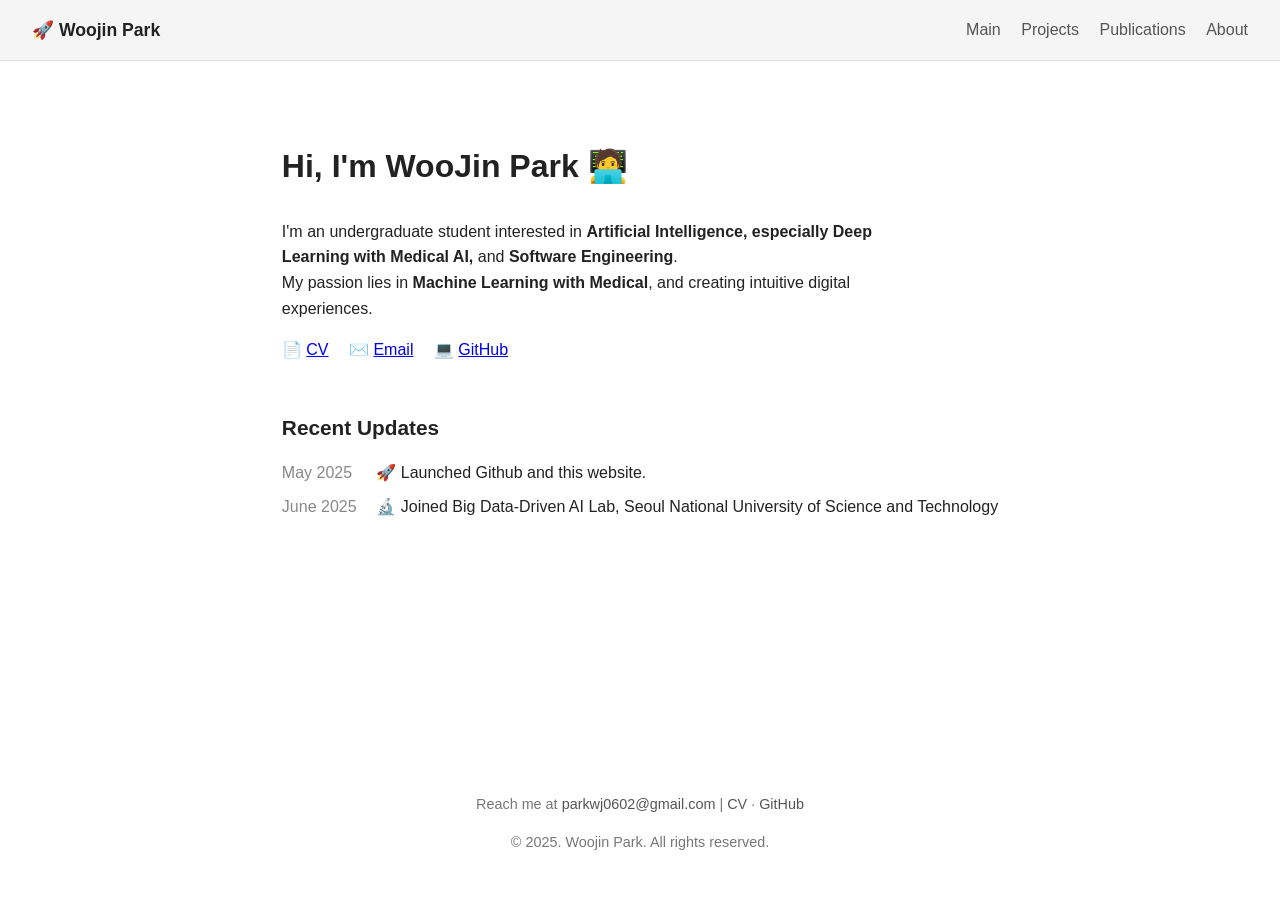
==== index.html @ 7c619ba2 "Add files via upload" ====
<!DOCTYPE html>
<html lang="en">
<head>
  <meta charset="UTF-8" />
  <meta name="viewport" content="width=device-width, initial-scale=1.0"/>
  <title>🚀 Woojin Park</title>
  <link rel="stylesheet" href="style.css">
</head>
<body>

  <!-- 상단 네비게이션 -->
  <header>
    <div class="nav">
        <div class="name"><a href="index.html">🚀 Woojin Park</a></div>
      <div class="menu">
        <a href="index.html" class="active">Main</a>
        <a href="projects.html" class="active">Projects</a>
        <a href="publications.html">Publications</a>
        <a href="about.html">About</a>
      </div>
    </div>
  </header>

  
  <main class="container">
    <section class="intro">
      <h1>Hi, I'm WooJin Park 🧑‍💻</h1>
      <p class="desc">
        I'm an undergraduate student interested in <strong>Artificial Intelligence, especially Deep Learning with Medical AI, </strong> and <strong>Software Engineering</strong>.<br/>
        My passion lies in <strong>Machine Learning with Medical</strong>, and creating intuitive digital experiences.
      </p>
      <div class="icons">
        📄 <a href="assets/CV_WooJinPark.pdf" target="_blank">CV</a>
        ✉️ <a href="mailto:parkwj0602@gmail.com">Email</a>
        💻 <a href="https://github.com/HenryPark62" target="_blank">GitHub</a>
      </div>
    </section>


    <!-- 업데이트 -->
    <section class="updates">
      <h2>Recent Updates</h2>
      <ul>

        <li><span>May 2025</span> 🚀 Launched Github and this website.</li>
        
        <li><span>June 2025</span> 🔬 Joined Big Data-Driven AI Lab, Seoul National University of Science and Technology</li>
        
        <!-- 
        <li><span>May 2025</span> 🧾 Submitted research paper to KCC 2025.</li>
        <li><span>Apr 2025</span> 🚀 Launched Github and this portfolio website.</li>
        <li><span>Feb 2025</span> 🤖 Released open-source ML project on GitHub.</li>
        -->

      </ul>
    </section>
  </main>

  <footer>
    <p>Reach me at <a href="mailto:parkwj0602@gmail.com">parkwj0602@gmail.com</a> |
      <a href="assets/CV_WooJinPark.pdf" target="_blank">CV</a> · <a href="https://github.com/HenryPark62" target="_blank">GitHub</a></p>
    <p>© 2025. Woojin Park. All rights reserved.</p>
  </footer>
</body>
</html>
---- style.css ----
body {
  font-family: -apple-system, BlinkMacSystemFont, sans-serif;
  margin: 0;
  padding: 0;
  background-color: #fff;
  color: #222;
  line-height: 1.6;
}
header {
  background-color: #f5f5f5;
  border-bottom: 1px solid #ddd;
}
.nav {
  display: flex;
  justify-content: space-between;
  align-items: center;
  padding: 1rem 2rem;
}
.name {
  font-weight: bold;
  font-size: 1.1rem;
}

.name a {
  color: inherit;
  text-decoration: none;
  font-weight: bold;
  font-size: 1.1rem;
}
.name a:hover {
  text-decoration: underline;
}


.menu {
  margin-left: auto;
}
.menu a {
  margin-left: 1rem;
  text-decoration: none;
  color: #555;
}
.menu a:hover {
  text-decoration: underline;
}
main {
  max-width: 768px;
  margin: 0 auto;
  padding: 4rem 2rem 2rem;
}
h1 {
  margin-top: 2rem;
  font-size: 2rem;
}
.desc {
  margin-top: 1rem;
  max-width: 600px;
}
.icons {
  margin-top: 1rem;
}
.icons a {
  margin-right: 1rem;
}
.updates {
  margin-top: 3rem;
}
.updates h2 {
  font-size: 1.3rem;
}
.updates ul {
  list-style: none;
  padding-left: 0;
}
.updates li {
  margin: 0.5rem 0;
}
.updates span {
  color: #888;
  display: inline-block;
  width: 90px;
}


/* 전체 화면을 플렉스 레이아웃으로 설정 */
html, body {
  height: 100%;
  margin: 0;
  display: flex;
  flex-direction: column;
}

/* 메인 콘텐츠가 남은 공간 채우도록 */
main.container {
  flex: 1 0 auto;
}

/* 푸터를 하단에 고정 */
footer {
  flex-shrink: 0;
  text-align: center;
  padding: 2rem 1rem;
  font-size: 0.9rem;
  color: #777;
  background: #fff;
}
footer a {
  color: #555;
  text-decoration: none;
}
footer a:hover {
  text-decoration: underline;
}

.container {
  max-width: 1000px;
  margin: 0 auto;
  padding: 3rem 2rem;
}

/* 필터 탭 스타일 */
.filter-tabs {
  display: flex;
  gap: 1rem;
  margin-bottom: 2rem;
}
.filter-tabs button {
  border: none;
  background: none;
  font-weight: 500;
  color: #555;
  cursor: pointer;
}
.filter-tabs .active {
  font-weight: bold;
  color: #000;
}

/* 프로젝트 카드 레이아웃 */
.project-grid {
  display: grid;
  grid-template-columns: repeat(auto-fit, minmax(300px, 1fr));
  gap: 2rem;
}

.project-card {
  background: white;
  border: 1px solid #ddd;
  border-radius: 8px;
  overflow: hidden;
  padding: 1rem;
  transition: box-shadow 0.2s ease-in-out;
}
.project-card:hover {
  box-shadow: 0 4px 12px rgba(0, 0, 0, 0.06);
}
.project-card img {
  width: 100%;
  border-radius: 6px;
  margin-bottom: 1rem;
}
.project-card h3 {
  margin: 0.5rem 0;
}
.project-card .tags {
  margin-top: 1rem;
  display: flex;
  flex-wrap: wrap;
  gap: 0.5rem;
}
.project-card .tags span {
  background-color: #f1f1f1;
  border-radius: 4px;
  padding: 0.3rem 0.6rem;
  font-size: 0.8rem;
}

.project-detail .back-link {
  display: inline-block;
  margin-bottom: 2rem;
  font-size: 0.95rem;
  color: #555;
  text-decoration: none;
}
.project-detail h1 {
  font-size: 2rem;
  margin-bottom: 0.25rem;
}
.project-meta {
  font-size: 0.95rem;
  color: #777;
  margin-bottom: 2rem;
}
.cover-image {
  width: 100%;
  max-width: 800px;
  border-radius: 8px;
  margin: 2rem 0;
}
.project-detail ul {
  list-style: disc;
  padding-left: 1.5rem;
}
.project-detail .tags {
  display: flex;
  flex-wrap: wrap;
  gap: 0.5rem;
  margin-top: 1rem;
}
.project-detail .tags span {
  background-color: #f1f1f1;
  border-radius: 4px;
  padding: 0.3rem 0.6rem;
  font-size: 0.8rem;
}


.publication-card {
  display: flex;
  align-items: flex-start;
  gap: 2rem;
  margin-top: 3rem;
}

.pub-thumb {
  width: 300px;
  border-radius: 8px;
  object-fit: cover;
}

.pub-content h2 {
  font-size: 1.3rem;
  margin-bottom: 0.5rem;
}

.pub-content p {
  margin: 0.25rem 0;
  color: #444;
}

.pdf-link {
  display: inline-block;
  margin-top: 0.75rem;
  font-size: 0.95rem;
  background: #f5f5f5;
  padding: 0.4rem 0.8rem;
  border-radius: 6px;
  text-decoration: none;
  color: #333;
}
.pdf-link:hover {
  background: #eaeaea;
}


.about .intro-box {
  display: flex;
  align-items: flex-start;
  gap: 2rem;
  margin-bottom: 3rem;
}
.profile-photo {
  width: 200px;
  border-radius: 12px;
}
.bio {
  flex: 1;
}
h2 {
  margin-top: 2rem;
}
.entry {
  margin-top: 1rem;
  margin-bottom: 2rem;
  line-height: 1.6;
}
.entry .right {
  float: right;
  color: #888;
  font-size: 0.9rem;
}
.compact-list {
  list-style-type: disc;
  margin-left: 1.5rem;
}


.skills {
  display: grid;
  grid-template-columns: repeat(auto-fit, minmax(200px, 1fr));
  gap: 1.5rem;
  margin-top: 0.3rem;
  font-size: 0.95rem;
}


.skills-grid {
  display: grid;
  grid-template-columns: repeat(auto-fit, minmax(200px, 1fr));
  gap: 1.2rem;
  margin-top: 0.3rem;
  font-size: 0.95rem;
}
.skills-grid h3 {
  margin-bottom: 0.3rem;
  font-weight: bold;
}
.skills-grid p {
  margin: 0.25rem 0;
  color: #333;
}



/* 점은 그대로 유지하되 들여쓰기 제거 */
.flat-list {
  list-style-type: disc;
  margin-left: 0;        /* 전체 들여쓰기 제거 */
  padding-left: 1rem;    /* 리스트 점은 유지하되 너무 붙지 않도록 */
}

.flat-list li {
  margin: 0.3rem 0;       /* 줄 간격 약간 조정 */
  text-indent: 0;         /* 내용 들여쓰기 제거 */
}


.profile-section {
  display: flex;
  gap: 2rem;
  align-items: flex-start;
  margin-bottom: 3rem;
  flex-wrap: wrap;
}

.profile-image img {
  width: 180px;
  height: 220px;
  object-fit: cover;
  border-radius: 12px;
  box-shadow: 0 4px 12px rgba(0,0,0,0.1);
}

.profile-description {
  flex: 1;
  min-width: 250px;
}

.contact-icons {
  margin-top: 1rem;
  font-size: 0.95rem;
}

.contact-icons a {
  margin-right: 1rem;
  color: #333;
  text-decoration: none;
}


.item {
  display: flex;
  justify-content: space-between;
  align-items: flex-start;
  margin-bottom: 1.2rem;
  flex-wrap: wrap;
}

.item-main {
  flex: 1;
}

.item-main .sub {
  color: #666;
  font-size: 0.95rem;
  margin-top: 0.2rem;
}

.item-date {
  color: #999;
  font-size: 0.9rem;
  white-space: nowrap;
  margin-left: 1rem;
}

/* 각 제목 섹션의 상단 간격 보강 */
.section {
  margin-top: 3.5rem;
  margin-bottom: 1.5rem;
}

/* 제목 간격 자체도 살짝 강화 */
h2 {
  margin-top: 0;
  margin-bottom: 1rem;
}
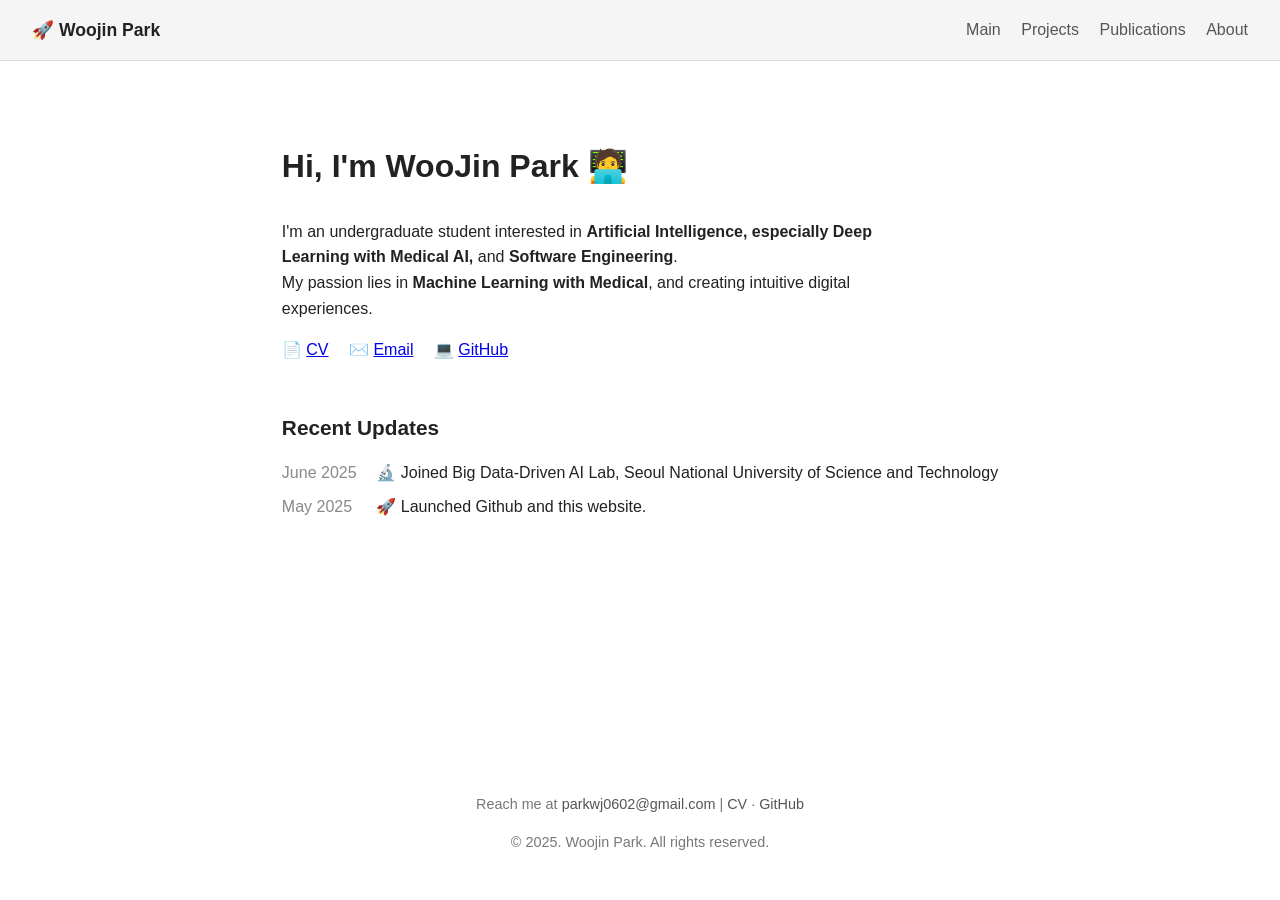
==== commit 7f3640b5: "Add files via upload" ====
--- a/index.html
+++ b/index.html
@@ -41,10 +41,12 @@
     <section class="updates">
       <h2>Recent Updates</h2>
       <ul>
+        
 
+        <li><span>June 2025</span> 🔬 Joined Big Data-Driven AI Lab, Seoul National University of Science and Technology</li>
+        
         <li><span>May 2025</span> 🚀 Launched Github and this website.</li>
         
-        <li><span>June 2025</span> 🔬 Joined Big Data-Driven AI Lab, Seoul National University of Science and Technology</li>
         
         <!-- 
         <li><span>May 2025</span> 🧾 Submitted research paper to KCC 2025.</li>
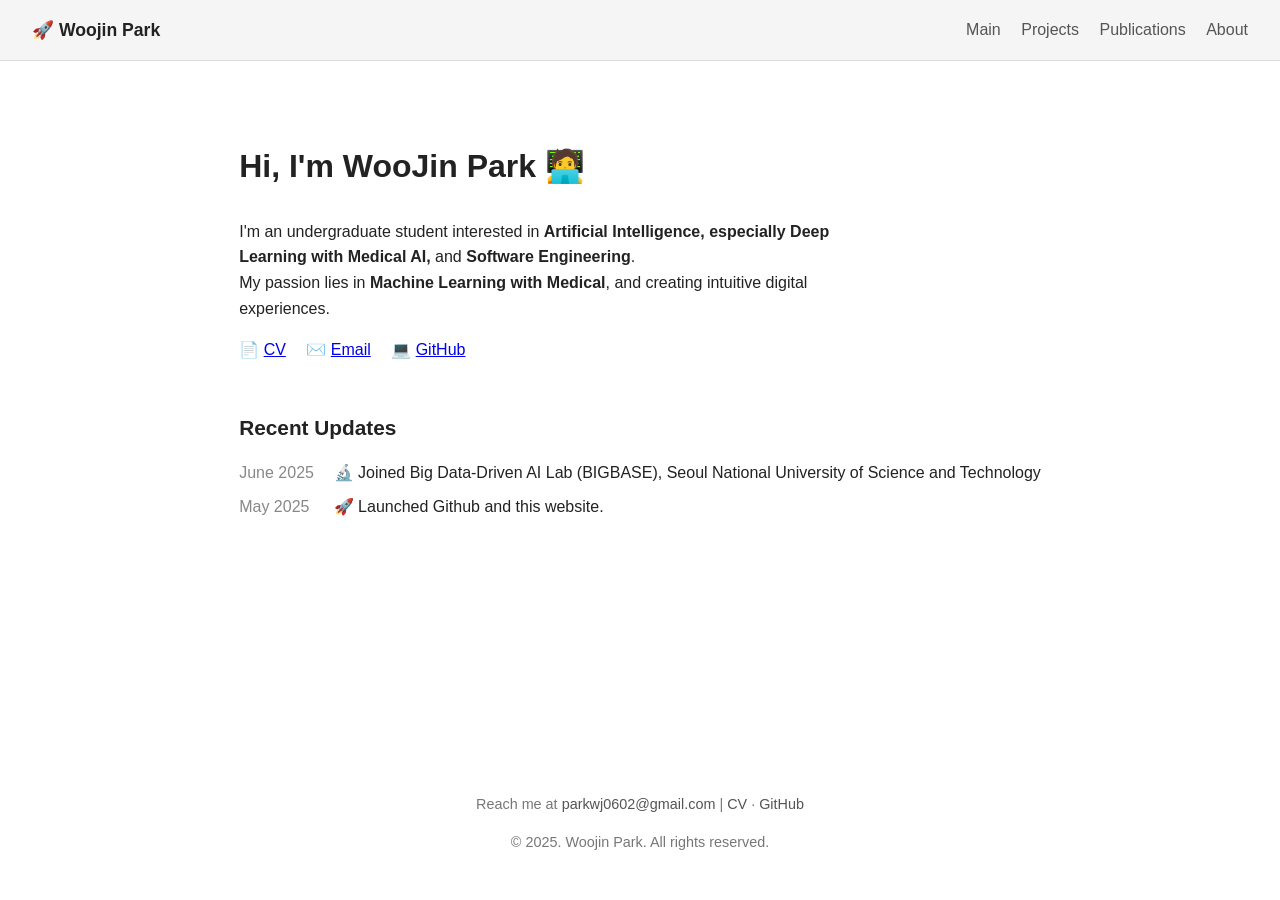
==== commit 5bad8613: "Add files via upload" ====
--- a/index.html
+++ b/index.html
@@ -43,7 +43,7 @@
       <ul>
         
 
-        <li><span>June 2025</span> 🔬 Joined Big Data-Driven AI Lab, Seoul National University of Science and Technology</li>
+        <li><span>June 2025</span> 🔬 Joined Big Data-Driven AI Lab (BIGBASE), Seoul National University of Science and Technology</li>
         
         <li><span>May 2025</span> 🚀 Launched Github and this website.</li>
         
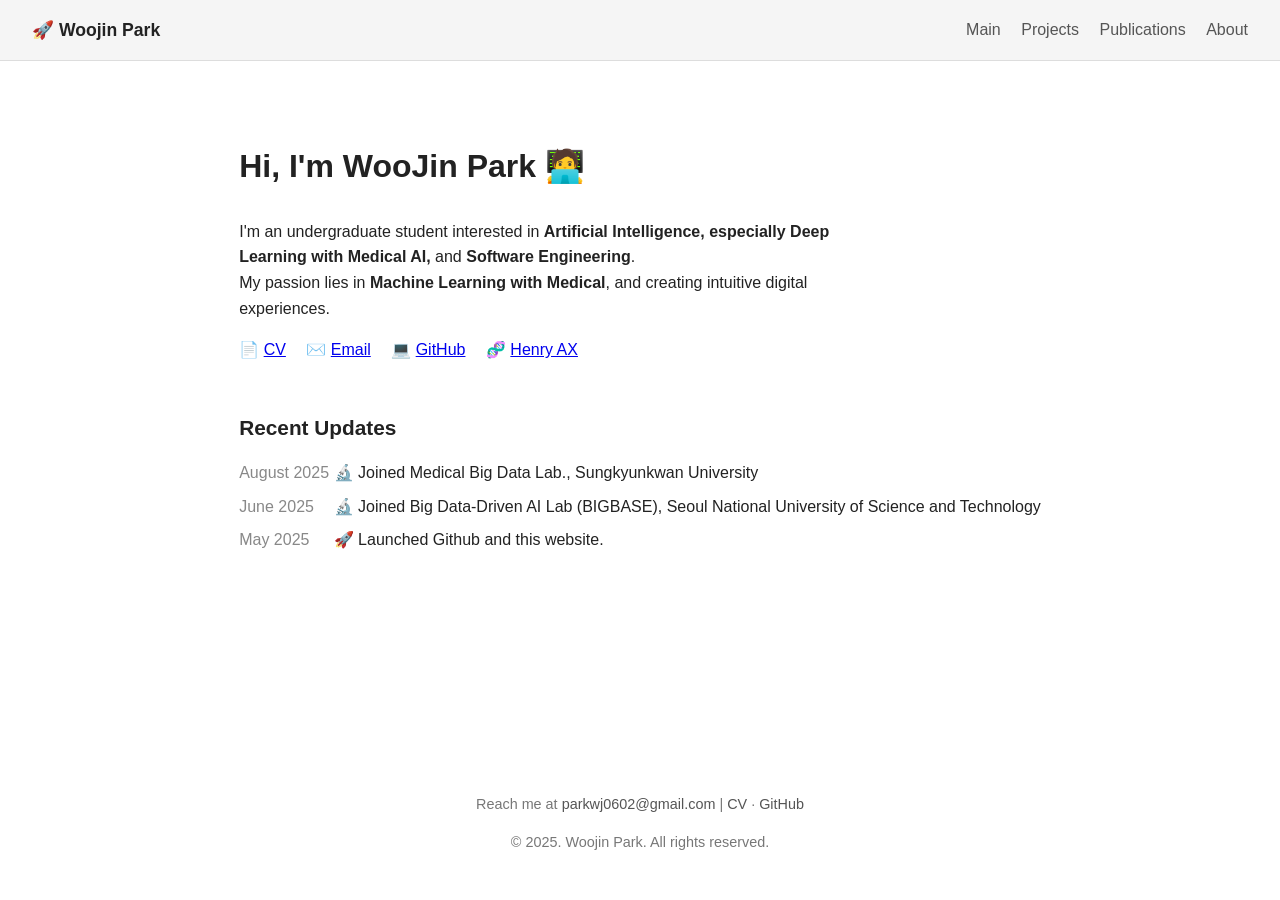
==== commit 0f437d78: "Add files via upload" ====
--- a/index.html
+++ b/index.html
@@ -33,6 +33,7 @@
         📄 <a href="assets/CV_WooJinPark.pdf" target="_blank">CV</a>
         ✉️ <a href="mailto:parkwj0602@gmail.com">Email</a>
         💻 <a href="https://github.com/HenryPark62" target="_blank">GitHub</a>
+        🧬 <a href="HenryAX.html" target="_blank">Henry AX</a>
       </div>
     </section>
 
@@ -42,6 +43,7 @@
       <h2>Recent Updates</h2>
       <ul>
         
+        <li><span>August 2025</span> 🔬 Joined Medical Big Data Lab., Sungkyunkwan University</li>
 
         <li><span>June 2025</span> 🔬 Joined Big Data-Driven AI Lab (BIGBASE), Seoul National University of Science and Technology</li>
         
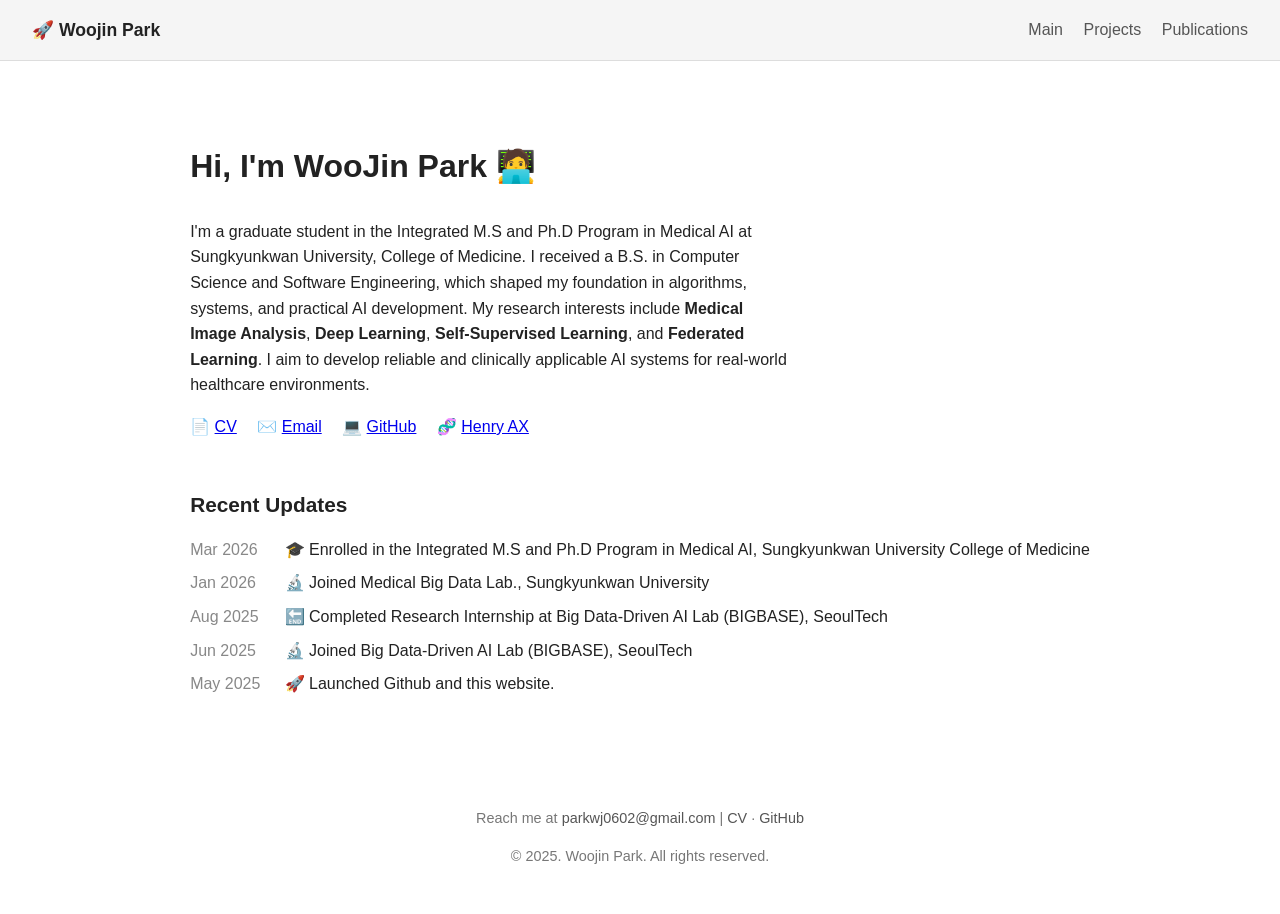
==== commit c2421507: "Add files via upload" ====
--- a/index.html
+++ b/index.html
@@ -16,7 +16,9 @@
         <a href="index.html" class="active">Main</a>
         <a href="projects.html" class="active">Projects</a>
         <a href="publications.html">Publications</a>
+        <!--
         <a href="about.html">About</a>
+        -->
       </div>
     </div>
   </header>
@@ -26,8 +28,10 @@
     <section class="intro">
       <h1>Hi, I'm WooJin Park 🧑‍💻</h1>
       <p class="desc">
-        I'm an undergraduate student interested in <strong>Artificial Intelligence, especially Deep Learning with Medical AI, </strong> and <strong>Software Engineering</strong>.<br/>
-        My passion lies in <strong>Machine Learning with Medical</strong>, and creating intuitive digital experiences.
+        I'm a graduate student in the Integrated M.S and Ph.D Program in Medical AI at Sungkyunkwan University, College of Medicine. 
+        I received a B.S. in Computer Science and Software Engineering, which shaped my foundation in algorithms, systems, and practical AI development. 
+        My research interests include <strong>Medical Image Analysis</strong>, <strong>Deep Learning</strong>, <strong>Self-Supervised Learning</strong>, and <strong>Federated Learning</strong>. 
+        I aim to develop reliable and clinically applicable AI systems for real-world healthcare environments.
       </p>
       <div class="icons">
         📄 <a href="assets/CV_WooJinPark.pdf" target="_blank">CV</a>
@@ -43,18 +47,16 @@
       <h2>Recent Updates</h2>
       <ul>
         
-        <li><span>August 2025</span> 🔬 Joined Medical Big Data Lab., Sungkyunkwan University</li>
+        <li><span> Mar 2026</span> 🎓 Enrolled in the Integrated M.S and Ph.D Program in Medical AI, Sungkyunkwan University College of Medicine</li>
 
-        <li><span>June 2025</span> 🔬 Joined Big Data-Driven AI Lab (BIGBASE), Seoul National University of Science and Technology</li>
+        <li><span>Jan 2026</span> 🔬 Joined Medical Big Data Lab., Sungkyunkwan University</li>
+
+        <li><span>Aug 2025</span> 🔚 Completed Research Internship at Big Data-Driven AI Lab (BIGBASE), SeoulTech</li>
+
+        <li><span>Jun 2025</span> 🔬 Joined Big Data-Driven AI Lab (BIGBASE), SeoulTech</li>
         
         <li><span>May 2025</span> 🚀 Launched Github and this website.</li>
-        
-        
-        <!-- 
-        <li><span>May 2025</span> 🧾 Submitted research paper to KCC 2025.</li>
-        <li><span>Apr 2025</span> 🚀 Launched Github and this portfolio website.</li>
-        <li><span>Feb 2025</span> 🤖 Released open-source ML project on GitHub.</li>
-        -->
+
 
       </ul>
     </section>
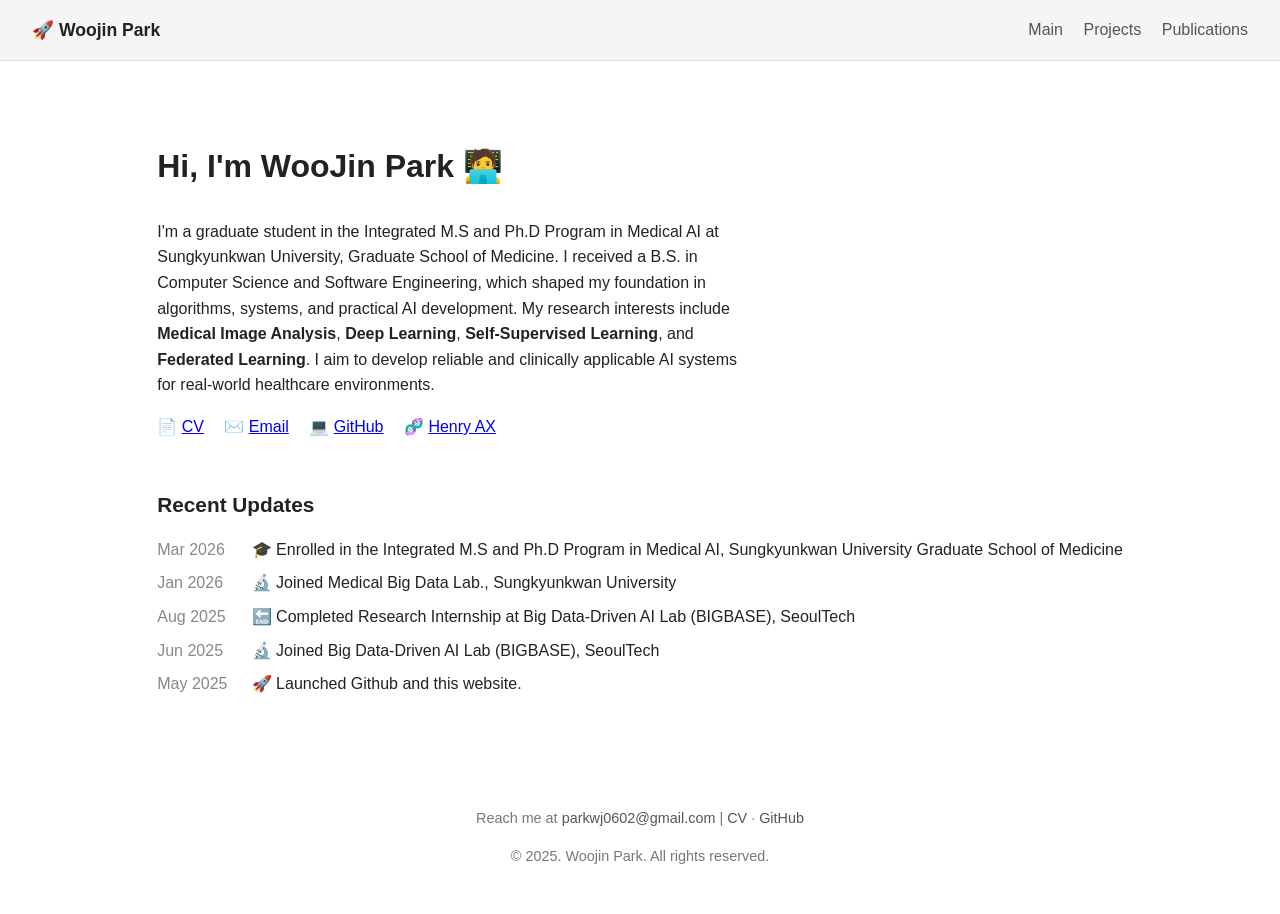
==== commit 63601f28: "Add files via upload" ====
--- a/index.html
+++ b/index.html
@@ -28,7 +28,7 @@
     <section class="intro">
       <h1>Hi, I'm WooJin Park 🧑‍💻</h1>
       <p class="desc">
-        I'm a graduate student in the Integrated M.S and Ph.D Program in Medical AI at Sungkyunkwan University, College of Medicine. 
+        I'm a graduate student in the Integrated M.S and Ph.D Program in Medical AI at Sungkyunkwan University, Graduate School of Medicine. 
         I received a B.S. in Computer Science and Software Engineering, which shaped my foundation in algorithms, systems, and practical AI development. 
         My research interests include <strong>Medical Image Analysis</strong>, <strong>Deep Learning</strong>, <strong>Self-Supervised Learning</strong>, and <strong>Federated Learning</strong>. 
         I aim to develop reliable and clinically applicable AI systems for real-world healthcare environments.
@@ -47,7 +47,7 @@
       <h2>Recent Updates</h2>
       <ul>
         
-        <li><span> Mar 2026</span> 🎓 Enrolled in the Integrated M.S and Ph.D Program in Medical AI, Sungkyunkwan University College of Medicine</li>
+        <li><span> Mar 2026</span> 🎓 Enrolled in the Integrated M.S and Ph.D Program in Medical AI, Sungkyunkwan University Graduate School of Medicine</li>
 
         <li><span>Jan 2026</span> 🔬 Joined Medical Big Data Lab., Sungkyunkwan University</li>
 
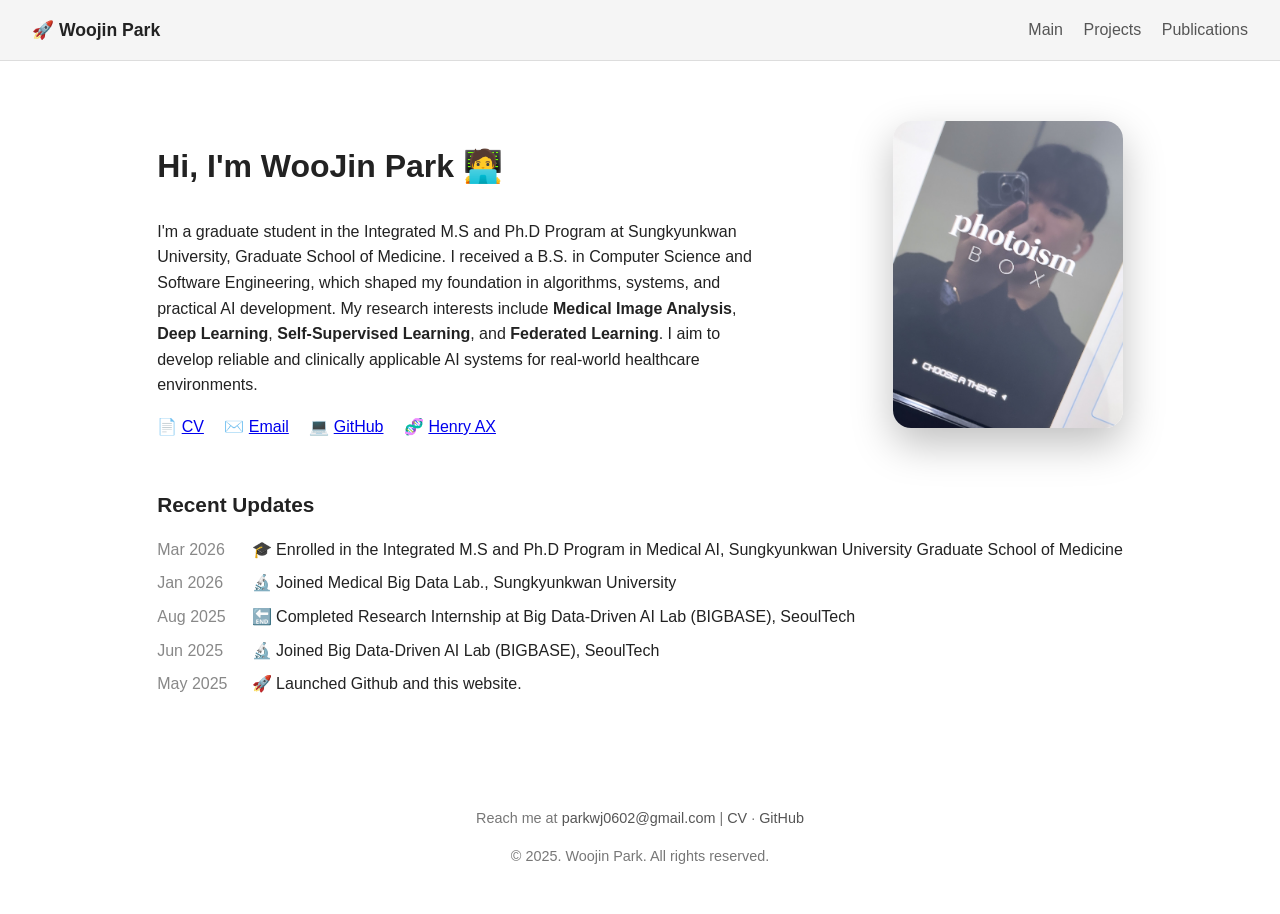
==== commit 5a73e8fd: "Add files via upload" ====
--- a/index.html
+++ b/index.html
@@ -5,13 +5,54 @@
   <meta name="viewport" content="width=device-width, initial-scale=1.0"/>
   <title>🚀 Woojin Park</title>
   <link rel="stylesheet" href="style.css">
+
+  <!-- ✅ 프로필 사진 + 자기소개 우측 배치용 추가 스타일 -->
+  <style>
+    .intro {
+      display: flex;
+      flex-wrap: wrap;
+      align-items: center;
+      gap: 2.5rem;
+    }
+
+    .intro-text {
+      flex: 1 1 260px;
+      min-width: 0;
+    }
+
+    .intro-photo {
+      flex: 0 0 230px;
+      display: flex;
+      justify-content: center;
+    }
+
+    .intro-photo img {
+      width: 100%;
+      max-width: 260px;
+      border-radius: 18px;
+      object-fit: cover;
+      aspect-ratio: 3 / 4; /* 세로 비율 유지 */
+      box-shadow: 0 16px 40px rgba(0, 0, 0, 0.25);
+    }
+
+    /* 모바일에서는 위/아래로 쌓이도록 */
+    @media (max-width: 768px) {
+      .intro {
+        flex-direction: column;
+        align-items: flex-start;
+      }
+      .intro-photo {
+        align-self: center;
+      }
+    }
+  </style>
 </head>
 <body>
 
   <!-- 상단 네비게이션 -->
   <header>
     <div class="nav">
-        <div class="name"><a href="index.html">🚀 Woojin Park</a></div>
+      <div class="name"><a href="index.html">🚀 Woojin Park</a></div>
       <div class="menu">
         <a href="index.html" class="active">Main</a>
         <a href="projects.html" class="active">Projects</a>
@@ -23,41 +64,42 @@
     </div>
   </header>
 
-  
   <main class="container">
     <section class="intro">
-      <h1>Hi, I'm WooJin Park 🧑‍💻</h1>
-      <p class="desc">
-        I'm a graduate student in the Integrated M.S and Ph.D Program in Medical AI at Sungkyunkwan University, Graduate School of Medicine. 
-        I received a B.S. in Computer Science and Software Engineering, which shaped my foundation in algorithms, systems, and practical AI development. 
-        My research interests include <strong>Medical Image Analysis</strong>, <strong>Deep Learning</strong>, <strong>Self-Supervised Learning</strong>, and <strong>Federated Learning</strong>. 
-        I aim to develop reliable and clinically applicable AI systems for real-world healthcare environments.
-      </p>
-      <div class="icons">
-        📄 <a href="assets/CV_WooJinPark.pdf" target="_blank">CV</a>
-        ✉️ <a href="mailto:parkwj0602@gmail.com">Email</a>
-        💻 <a href="https://github.com/HenryPark62" target="_blank">GitHub</a>
-        🧬 <a href="HenryAX.html" target="_blank">Henry AX</a>
+      <!-- 🔹 왼쪽: 텍스트 -->
+      <div class="intro-text">
+        <h1>Hi, I'm WooJin Park 🧑‍💻</h1>
+        <p class="desc">
+          I'm a graduate student in the Integrated M.S and Ph.D Program at Sungkyunkwan University, Graduate School of Medicine. 
+          I received a B.S. in Computer Science and Software Engineering, which shaped my foundation in algorithms, systems, and practical AI development. 
+          My research interests include <strong>Medical Image Analysis</strong>, <strong>Deep Learning</strong>, <strong>Self-Supervised Learning</strong>, and <strong>Federated Learning</strong>. 
+          I aim to develop reliable and clinically applicable AI systems for real-world healthcare environments.
+        </p>
+        <div class="icons">
+          📄 <a href="assets/CV_WooJinPark.pdf" target="_blank">CV</a>
+          ✉️ <a href="mailto:parkwj0602@gmail.com">Email</a>
+          💻 <a href="https://github.com/HenryPark62" target="_blank">GitHub</a>
+          🧬 <a href="HenryAX.html" target="_blank">Henry AX</a>
+        </div>
+      </div>
+
+      <!-- 🔹 오른쪽: 프로필 사진 -->
+      <div class="intro-photo">
+        <!-- 👉 이미지 파일을 프로젝트 안에 넣고 경로만 맞춰 주면 됨 -->
+        <!-- 예: /assets/profile.jpeg 로 저장했다면 아래 src 그대로 사용 -->
+        <img src="assets/profile.JPG" alt="Woojin Park profile photo">
       </div>
     </section>
-
 
     <!-- 업데이트 -->
     <section class="updates">
       <h2>Recent Updates</h2>
       <ul>
-        
-        <li><span> Mar 2026</span> 🎓 Enrolled in the Integrated M.S and Ph.D Program in Medical AI, Sungkyunkwan University Graduate School of Medicine</li>
-
+        <li><span>Mar 2026</span> 🎓 Enrolled in the Integrated M.S and Ph.D Program in Medical AI, Sungkyunkwan University Graduate School of Medicine</li>
         <li><span>Jan 2026</span> 🔬 Joined Medical Big Data Lab., Sungkyunkwan University</li>
-
         <li><span>Aug 2025</span> 🔚 Completed Research Internship at Big Data-Driven AI Lab (BIGBASE), SeoulTech</li>
-
         <li><span>Jun 2025</span> 🔬 Joined Big Data-Driven AI Lab (BIGBASE), SeoulTech</li>
-        
         <li><span>May 2025</span> 🚀 Launched Github and this website.</li>
-
-
       </ul>
     </section>
   </main>
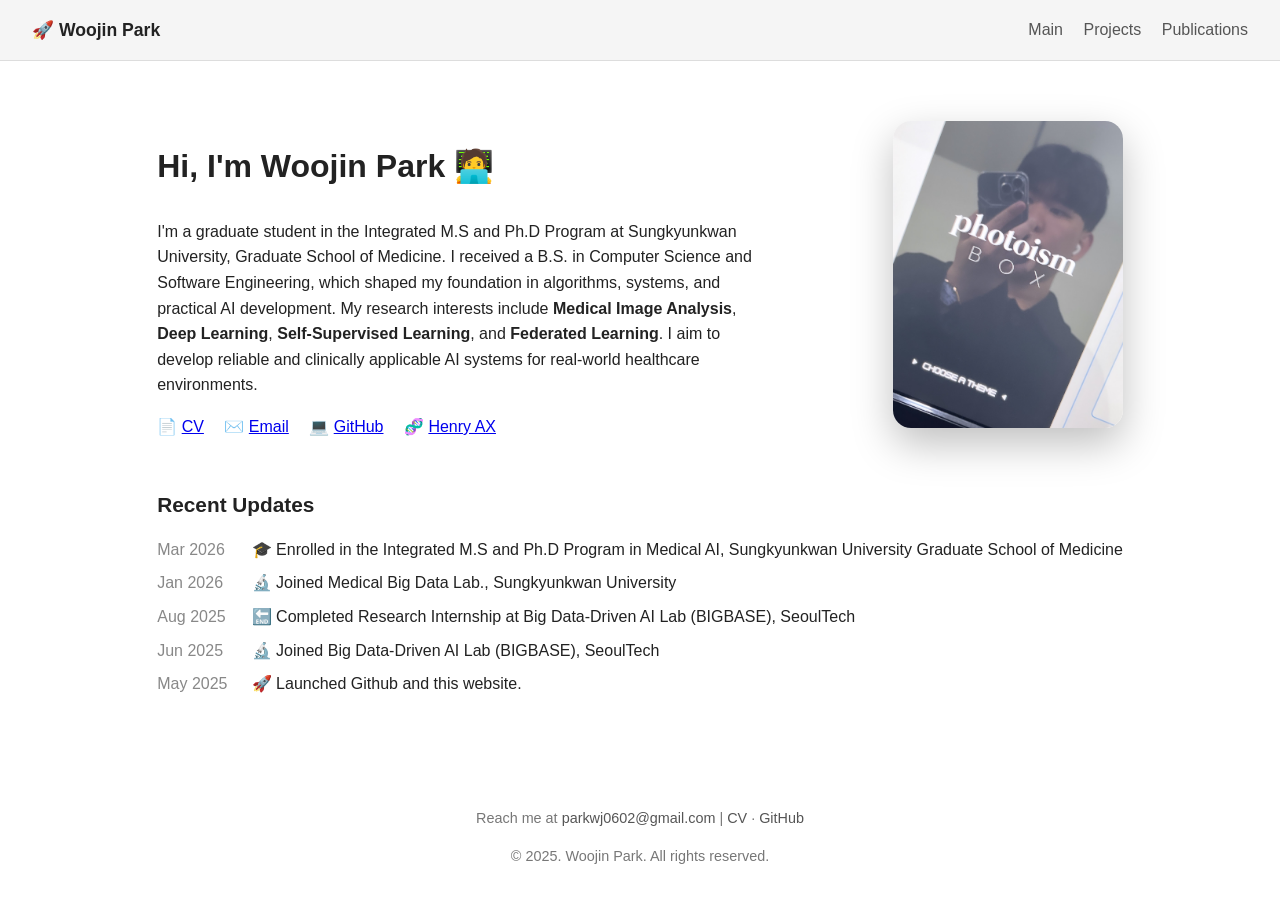
==== commit d96bb9e6: "Add files via upload" ====
--- a/index.html
+++ b/index.html
@@ -68,7 +68,7 @@
     <section class="intro">
       <!-- 🔹 왼쪽: 텍스트 -->
       <div class="intro-text">
-        <h1>Hi, I'm WooJin Park 🧑‍💻</h1>
+        <h1>Hi, I'm Woojin Park 🧑‍💻</h1>
         <p class="desc">
           I'm a graduate student in the Integrated M.S and Ph.D Program at Sungkyunkwan University, Graduate School of Medicine. 
           I received a B.S. in Computer Science and Software Engineering, which shaped my foundation in algorithms, systems, and practical AI development. 
